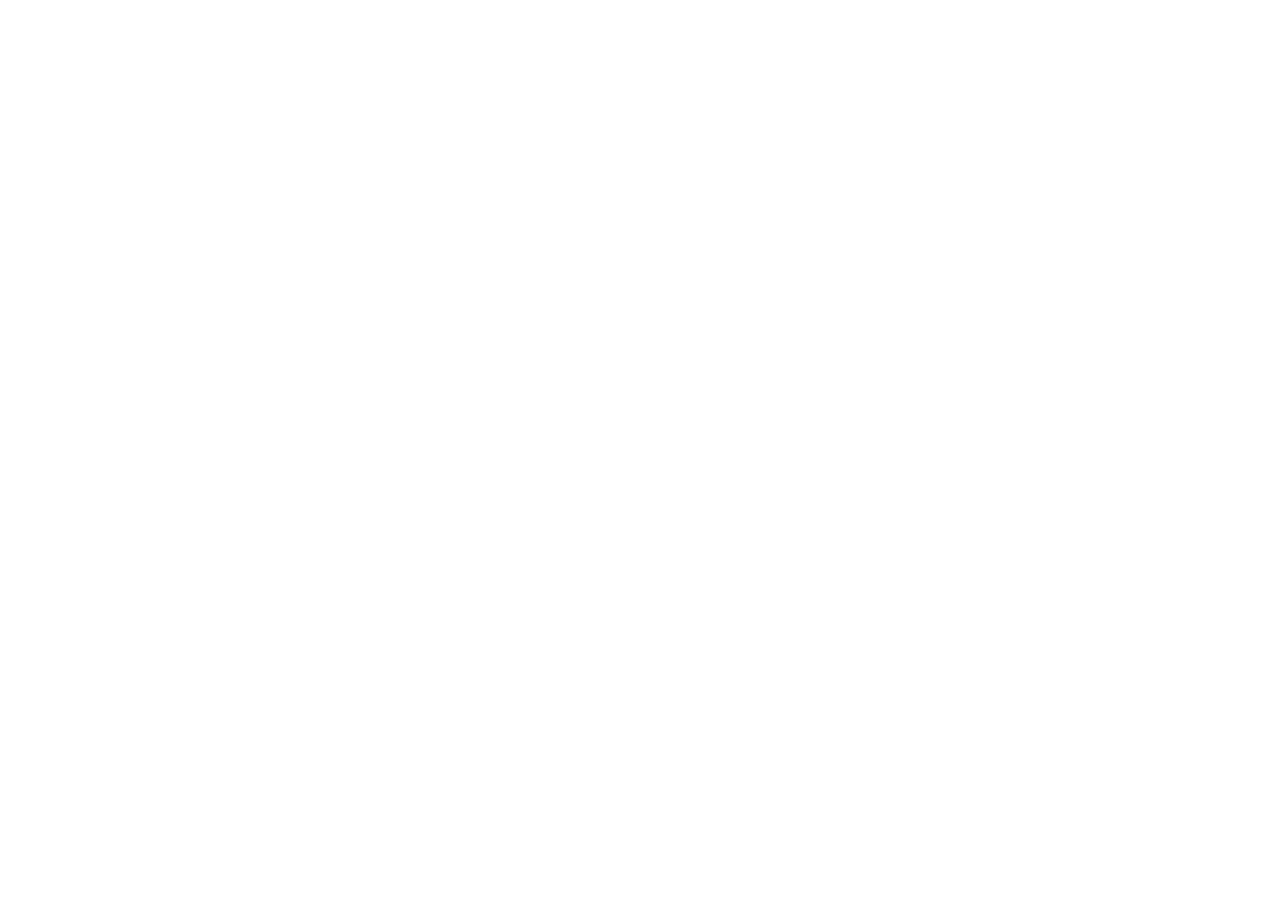
==== index.html @ 6abbac96 "first commit" ====
<!DOCTYPE html>
<html lang="pt-br">
<head>
    <meta charset="UTF-8">
    <meta name="viewport" content="width=device-width, initial-scale=1.0">
    <title>Projeto Redes Sociais</title>
    <link rel="shortcut icon" href="imagens/favicon.ico" type="image/x-icon">
    <link rel="stylesheet" href="estilo/estilo.css">

</head>
<body>
    
    
</body>
</html>
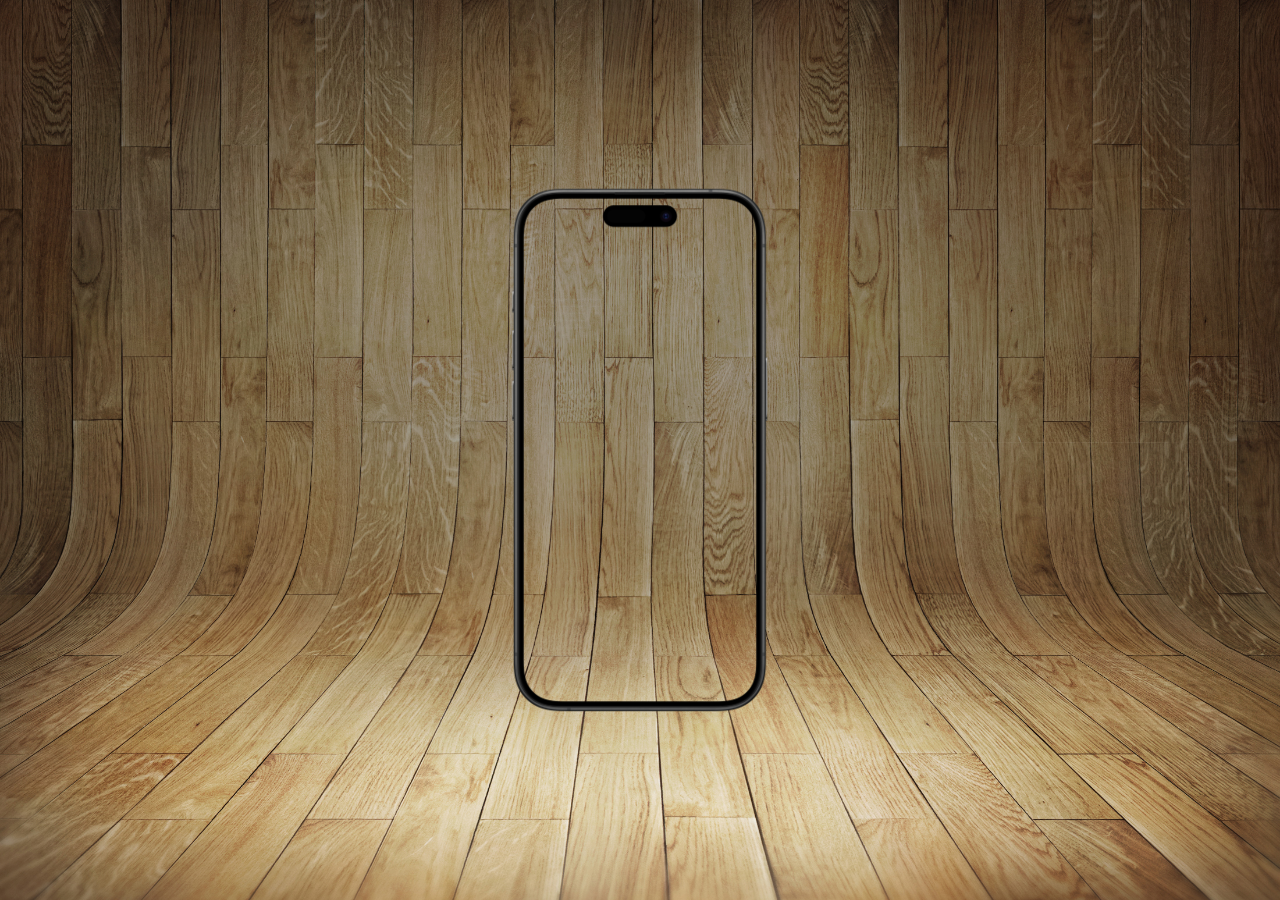
==== commit 98f3b31a: "pagina principal" ====
--- a/index.html
+++ b/index.html
@@ -9,7 +9,14 @@
 
 </head>
 <body>
-    
+    <main>
+        <section id="telefone">
+
+        </section>
+        <section id="redes-sociais">
+
+        </section>
+    </main>
     
 </body>
 </html>
--- a/estilo/estilo.css
+++ b/estilo/estilo.css
@@ -0,0 +1,32 @@
+@charset "UTF-8";
+
+*{
+    margin: 0;
+    padding: 0;
+}
+
+body{
+    width: 100vw;
+    height: 100vh;
+    background-color: black;
+    background: url('../imagens/fundo-madeira.jpg') no-repeat top center;
+    background-size: cover;
+}
+
+main{
+    position: relative;
+    height: 100vh;
+
+}
+
+section#telefone{
+    position: absolute;
+    top: 50%;
+    left: 50%;
+    transform: translate(-50%, -50%);
+
+    height: 550px;
+    width: 280px;
+    
+    background: url('../imagens/frame-iphone-pq.png') no-repeat;
+}
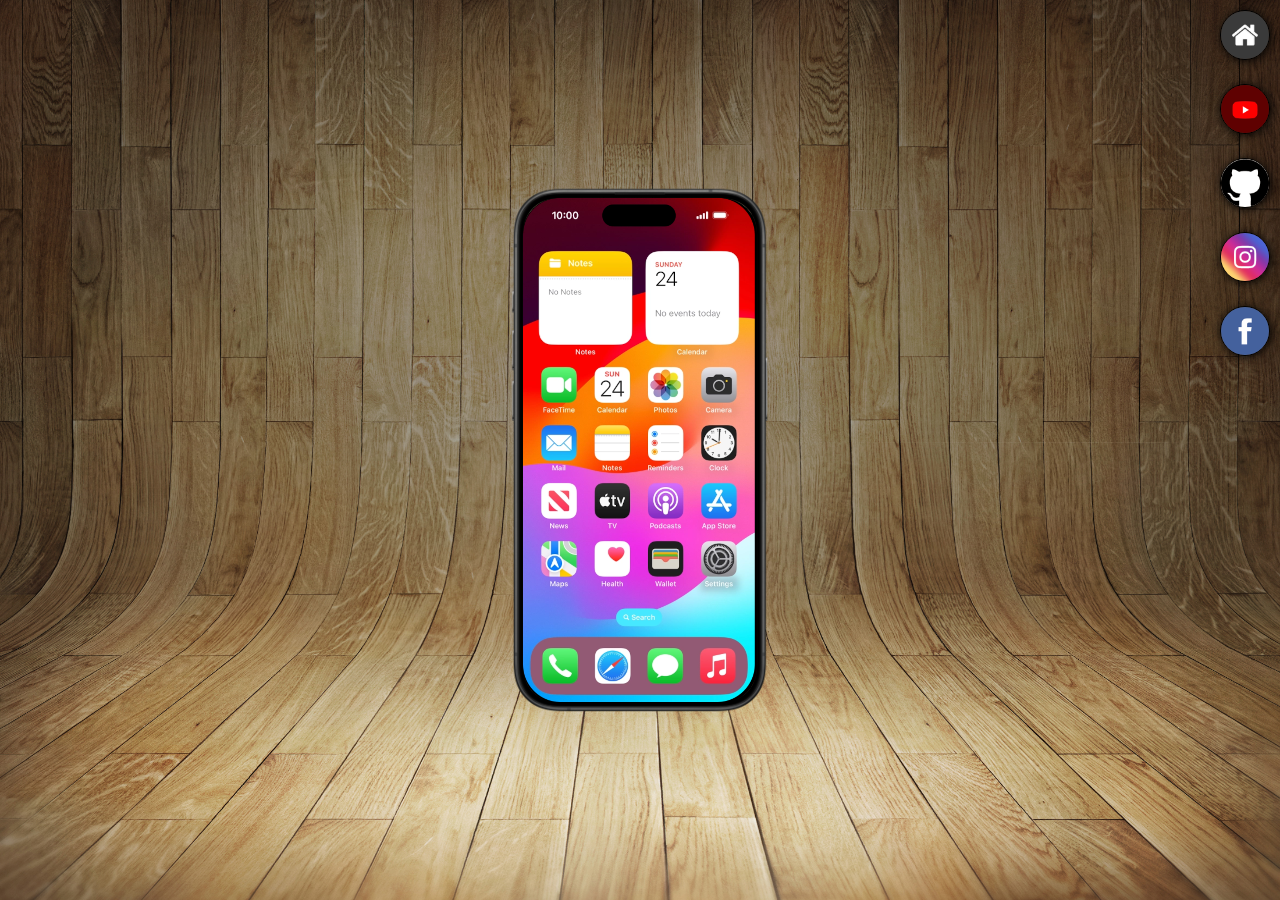
==== commit a16fd13b: "final project" ====
--- a/index.html
+++ b/index.html
@@ -11,10 +11,16 @@
 <body>
     <main>
         <section id="telefone">
+            <iframe src="imagens/home-iphone.png" name="tela" id="tela" frameborder="0">
 
+            </iframe>
         </section>
         <section id="redes-sociais">
-
+            <a href="home.html" target="tela"><img src="imagens/logo-home.jpg" alt="Home"></a><br>
+            <a href="youtube.html" target="tela"><img src="imagens/logo-youtube.jpg" alt="Youtube"></a><br>
+            <a href="github.html" target="tela"><img src="imagens/github-icon.png" alt="Github"></a><br>
+            <a href="instagram.html" target="tela"><img src="imagens/logo-instagram.jpg" alt="Instagram"></a><br>
+            <a href="facebook.html" target="tela"><img src="imagens/logo-facebook.jpg" alt="Facebook"></a>
         </section>
     </main>
     
--- a/estilo/estilo.css
+++ b/estilo/estilo.css
@@ -29,4 +29,36 @@
     width: 280px;
     
     background: url('../imagens/frame-iphone-pq.png') no-repeat;
+    
+}
+
+iframe#tela{
+    background-color: black;
+    position: relative;
+    top: 23px;
+    left: 23px;
+    height: 505px;
+    width: 234px;
+    border-radius: 35px;
+}
+
+section#redes-sociais{
+    text-align: right;
+}
+
+section#redes-sociais > a > img{
+    width: 50px;
+    height: 50px;
+    margin: 10px;
+    border-radius: 50%;
+    border: 1px solid black;
+    box-sizing: border-box;
+    box-shadow: 1px 1px 10px rgb(0, 0, 0);
+}
+
+section#redes-sociais > a > img:hover{
+    width: 55px;
+    height: 55px;
+    border: 2px solid white;
+    transition: 0.15s;
 }
